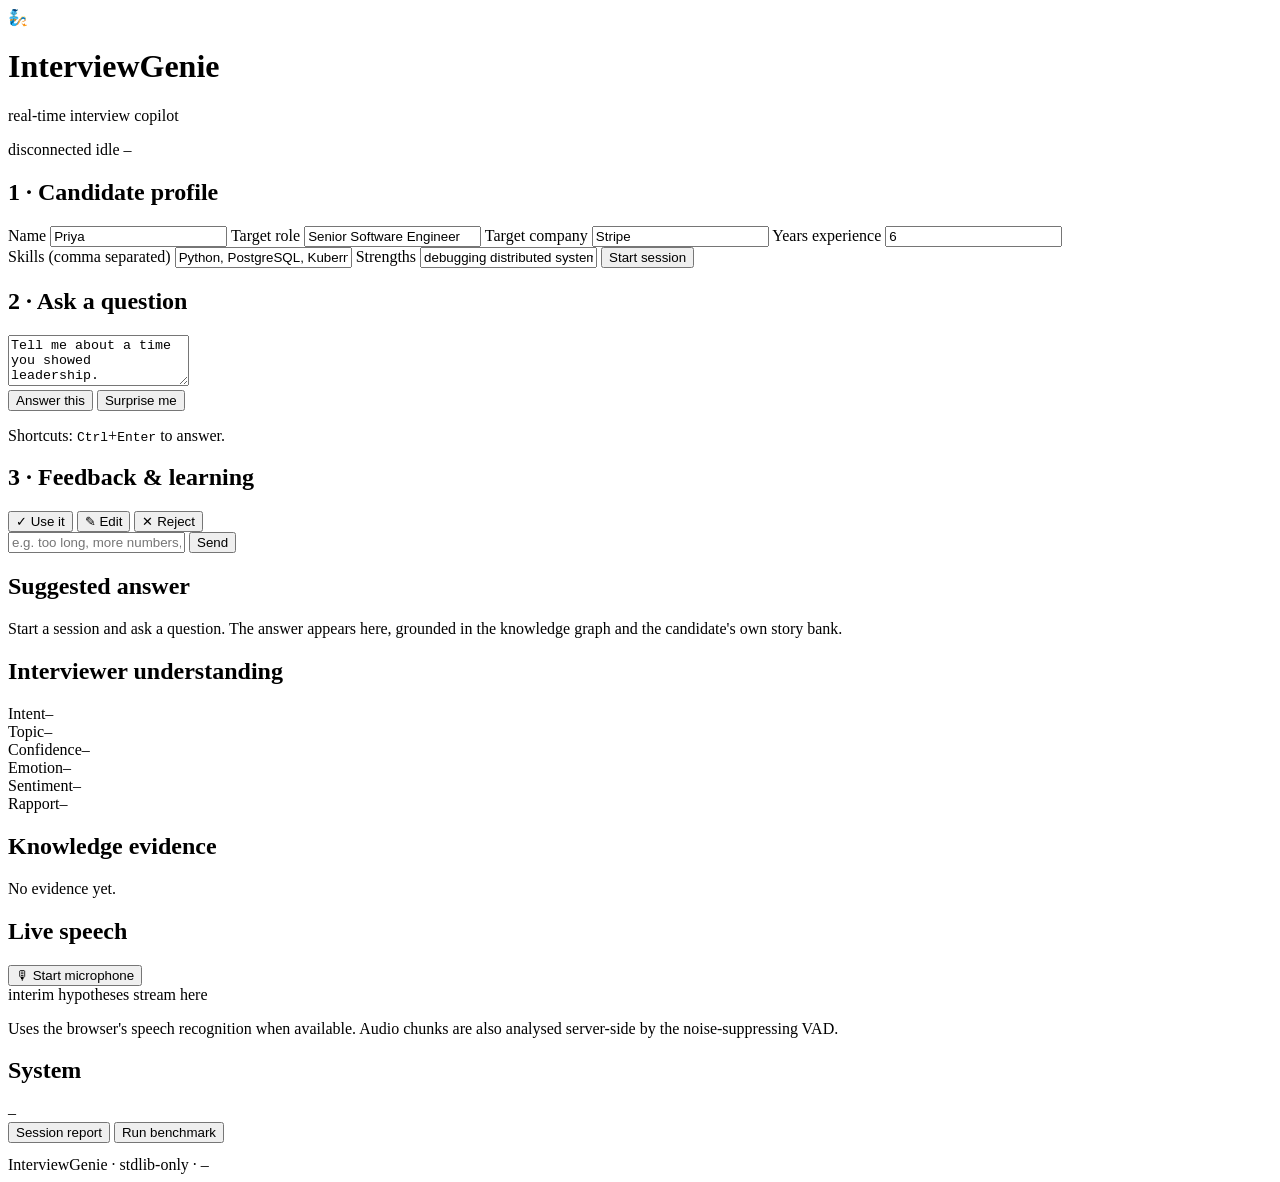
==== web/index.html @ 2c598513 "Fix six latent defects found while verifying the project runs An end-to-end run of every entry point" ====
<!DOCTYPE html>
<html lang="en">
<head>
<meta charset="utf-8">
<meta name="viewport" content="width=device-width, initial-scale=1">
<title>InterviewGenie — Live Cockpit</title>
<link rel="stylesheet" href="/static/style.css">
<link rel="icon" href="data:image/svg+xml,<svg xmlns='http://www.w3.org/2000/svg' viewBox='0 0 100 100'><text y='.9em' font-size='90'>🧞</text></svg>">
</head>
<body>
<header class="topbar">
  <div class="brand">
    <span class="logo">🧞</span>
    <div>
      <h1>InterviewGenie</h1>
      <p class="tagline">real-time interview copilot</p>
    </div>
  </div>
  <div class="status">
    <span id="conn" class="pill pill-off">disconnected</span>
    <span id="phase" class="pill">idle</span>
    <span id="latency" class="pill pill-muted">–</span>
  </div>
</header>

<main class="layout">
  <!-- ---------------------------------------------------------------- -->
  <section class="col col-left">
    <div class="card">
      <h2>1 · Candidate profile</h2>
      <div class="grid2">
        <label>Name <input id="p-name" value="Priya"></label>
        <label>Target role <input id="p-role" value="Senior Software Engineer"></label>
        <label>Target company <input id="p-company" value="Stripe"></label>
        <label>Years experience <input id="p-years" type="number" value="6"></label>
      </div>
      <label>Skills (comma separated)
        <input id="p-skills" value="Python, PostgreSQL, Kubernetes, Kafka, Redis"></label>
      <label>Strengths
        <input id="p-strengths" value="debugging distributed systems, mentoring engineers"></label>
      <button id="btn-start" class="btn btn-primary">Start session</button>
    </div>

    <div class="card">
      <h2>2 · Ask a question</h2>
      <textarea id="question" rows="3"
        placeholder="Type or dictate the interviewer's question…">Tell me about a time you showed leadership.</textarea>
      <div class="row">
        <button id="btn-ask" class="btn btn-primary">Answer this</button>
        <button id="btn-random" class="btn">Surprise me</button>
      </div>
      <p class="hint">Shortcuts: <kbd>Ctrl</kbd>+<kbd>Enter</kbd> to answer.</p>
    </div>

    <div class="card">
      <h2>3 · Feedback &amp; learning</h2>
      <div class="row wrap">
        <button class="btn btn-good" data-accept="1">✓ Use it</button>
        <button class="btn" data-accept="edited">✎ Edit</button>
        <button class="btn btn-bad" data-accept="rejected">✕ Reject</button>
      </div>
      <div class="row">
        <input id="feedback" placeholder="e.g. too long, more numbers, too formal">
        <button id="btn-feedback" class="btn">Send</button>
      </div>
      <div id="learning" class="mini"></div>
    </div>
  </section>

  <!-- ---------------------------------------------------------------- -->
  <section class="col col-mid">
    <div class="card card-hero">
      <h2>Suggested answer</h2>
      <div id="answer" class="answer">
        <p class="placeholder">Start a session and ask a question. The answer appears here,
        grounded in the knowledge graph and the candidate's own story bank.</p>
      </div>
      <div id="scorecard" class="scorecard"></div>
    </div>

    <div class="card">
      <h2>Interviewer understanding</h2>
      <div class="grid3">
        <div class="stat"><span class="k">Intent</span><span id="m-intent" class="v">–</span></div>
        <div class="stat"><span class="k">Topic</span><span id="m-topic" class="v">–</span></div>
        <div class="stat"><span class="k">Confidence</span><span id="m-conf" class="v">–</span></div>
        <div class="stat"><span class="k">Emotion</span><span id="m-emotion" class="v">–</span></div>
        <div class="stat"><span class="k">Sentiment</span><span id="m-sentiment" class="v">–</span></div>
        <div class="stat"><span class="k">Rapport</span><span id="m-rapport" class="v">–</span></div>
      </div>
      <div id="entities" class="chips"></div>
    </div>
  </section>

  <!-- ---------------------------------------------------------------- -->
  <section class="col col-right">
    <div class="card">
      <h2>Knowledge evidence</h2>
      <div id="evidence" class="evidence"><p class="placeholder">No evidence yet.</p></div>
    </div>

    <div class="card">
      <h2>Live speech</h2>
      <button id="btn-mic" class="btn btn-mic">🎙 Start microphone</button>
      <div id="partial" class="partial">interim hypotheses stream here</div>
      <p class="hint">Uses the browser's speech recognition when available. Audio chunks are
      also analysed server-side by the noise-suppressing VAD.</p>
    </div>

    <div class="card">
      <h2>System</h2>
      <div id="system" class="mini">–</div>
      <div class="row">
        <button id="btn-report" class="btn">Session report</button>
        <button id="btn-bench" class="btn">Run benchmark</button>
      </div>
      <pre id="report" class="report"></pre>
    </div>
  </section>
</main>

<footer class="footer">
  <span>InterviewGenie · stdlib-only · <span id="footer-stats">–</span></span>
</footer>

<script src="/static/app.js"></script>
</body>
</html>
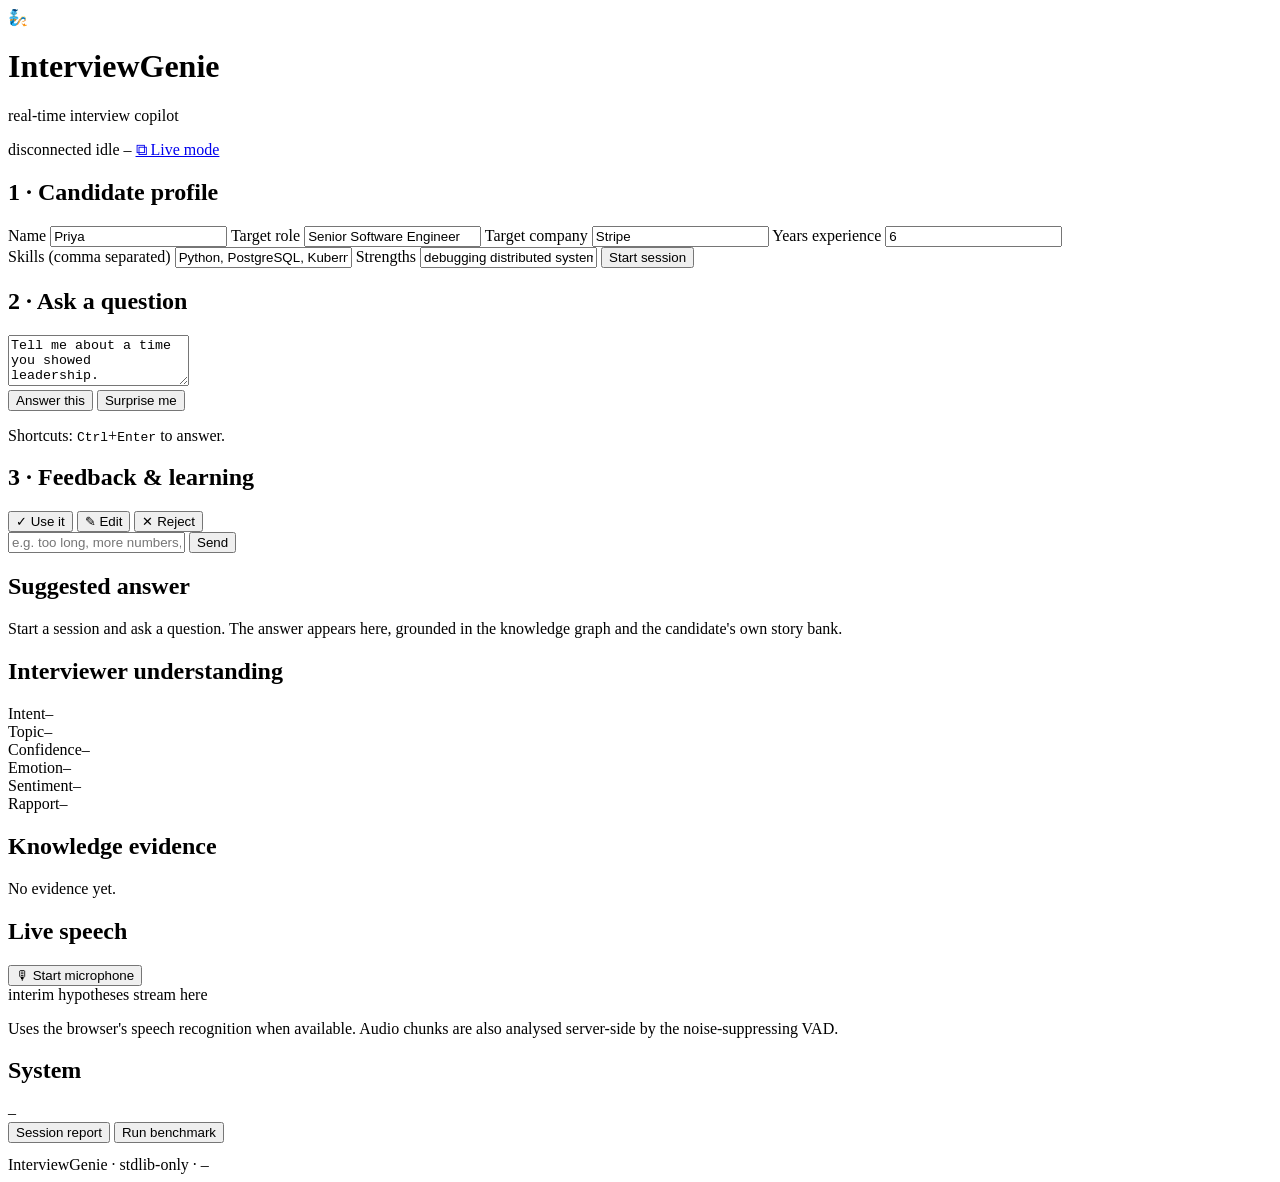
==== commit 27cbea42: "Make InterviewGenie a deployable, live-interview product Turns the pipeline into something that can " ====
--- a/web/index.html
+++ b/web/index.html
@@ -20,6 +20,7 @@
     <span id="conn" class="pill pill-off">disconnected</span>
     <span id="phase" class="pill">idle</span>
     <span id="latency" class="pill pill-muted">–</span>
+    <a href="/live" class="pill pill-live" title="Open the interview overlay">⧉ Live mode</a>
   </div>
 </header>
 
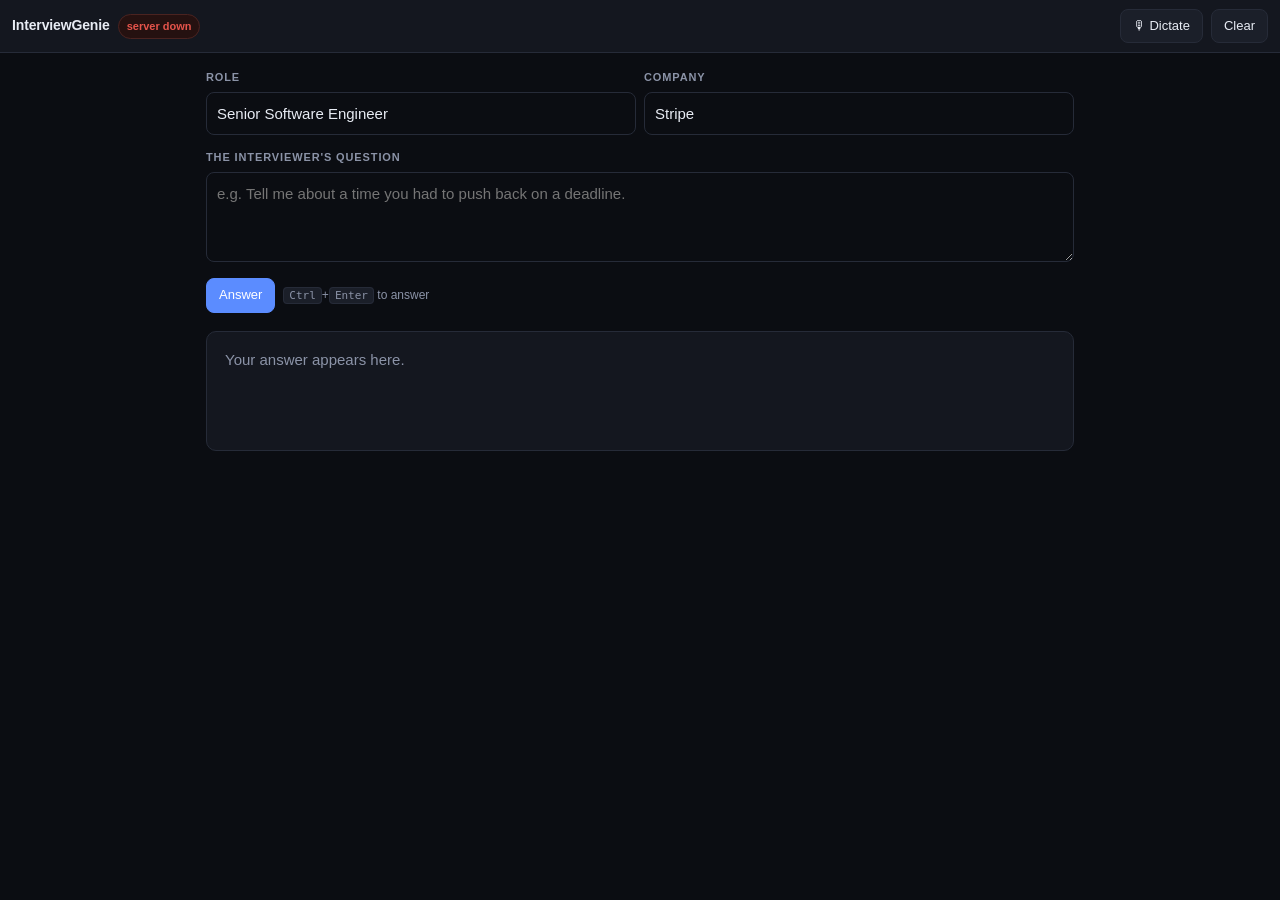
==== commit 04901fef: "Replace the overlay with one self-contained page The previous /live page leaned on browser speech re" ====
--- a/web/index.html
+++ b/web/index.html
@@ -3,127 +3,205 @@
 <head>
 <meta charset="utf-8">
 <meta name="viewport" content="width=device-width, initial-scale=1">
-<title>InterviewGenie — Live Cockpit</title>
-<link rel="stylesheet" href="/static/style.css">
-<link rel="icon" href="data:image/svg+xml,<svg xmlns='http://www.w3.org/2000/svg' viewBox='0 0 100 100'><text y='.9em' font-size='90'>🧞</text></svg>">
+<title>InterviewGenie</title>
+<style>
+  :root{
+    --bg:#0b0d12; --panel:#14171f; --line:#262b38; --text:#e8ecf4;
+    --dim:#8b93a7; --accent:#5b8cff; --good:#35c37d; --bad:#e5544b;
+  }
+  *{box-sizing:border-box}
+  html,body{margin:0;height:100%}
+  body{
+    background:var(--bg); color:var(--text);
+    font:15px/1.55 -apple-system,BlinkMacSystemFont,"Segoe UI",Roboto,Arial,sans-serif;
+    display:flex; flex-direction:column;
+  }
+  header{
+    display:flex; align-items:center; gap:8px; padding:9px 12px;
+    background:var(--panel); border-bottom:1px solid var(--line);
+  }
+  header b{font-size:14px; letter-spacing:-.01em}
+  .spacer{flex:1}
+  .pill{
+    font-size:11px; font-weight:600; padding:3px 8px; border-radius:999px;
+    background:#1b1f29; border:1px solid var(--line); color:var(--dim);
+  }
+  .pill.ok{color:var(--good);border-color:#23492f;background:#10251a}
+  .pill.bad{color:var(--bad);border-color:#4a2320;background:#251110}
+  button{
+    font:inherit; font-size:13px; color:var(--text); background:#1b1f29;
+    border:1px solid var(--line); border-radius:8px; padding:6px 12px; cursor:pointer;
+  }
+  button:hover{background:#232936}
+  button.primary{background:var(--accent);border-color:var(--accent);color:#fff}
+  button.primary:hover{background:#4a7ef0}
+  main{flex:1; overflow:auto; padding:16px; max-width:900px; width:100%; margin:0 auto}
+  label{display:block; font-size:11px; font-weight:700; letter-spacing:.08em;
+        text-transform:uppercase; color:var(--dim); margin:0 0 6px}
+  textarea,input[type=text]{
+    width:100%; font:inherit; color:var(--text); background:var(--bg);
+    border:1px solid var(--line); border-radius:8px; padding:9px 10px; resize:vertical;
+  }
+  textarea:focus,input:focus{outline:2px solid var(--accent);outline-offset:1px}
+  .row{display:flex; gap:8px; align-items:flex-end; margin-bottom:14px; flex-wrap:wrap}
+  .row>div{flex:1; min-width:150px}
+  .actions{display:flex; gap:8px; margin:10px 0 18px; align-items:center}
+  .hint{font-size:12px; color:var(--dim)}
+  #answer{
+    background:var(--panel); border:1px solid var(--line); border-radius:10px;
+    padding:16px 18px; font-size:19px; line-height:1.55; white-space:pre-wrap;
+    word-break:break-word; min-height:120px;
+  }
+  #answer.empty{color:var(--dim); font-size:15px}
+  #meta{font-size:12px; color:var(--dim); margin-top:9px; min-height:18px}
+  .err{color:var(--bad); font-size:13px; margin-top:10px; white-space:pre-wrap}
+  kbd{background:#1b1f29;border:1px solid var(--line);border-radius:4px;
+      padding:1px 5px;font-size:11px;font-family:ui-monospace,monospace}
+</style>
 </head>
 <body>
-<header class="topbar">
-  <div class="brand">
-    <span class="logo">🧞</span>
+
+<header>
+  <b>InterviewGenie</b>
+  <span id="status" class="pill">checking…</span>
+  <span class="spacer"></span>
+  <button id="mic" title="Optional: dictate the question. Hidden if unsupported." hidden>🎙 Dictate</button>
+  <button id="clear">Clear</button>
+</header>
+
+<main>
+  <div class="row">
     <div>
-      <h1>InterviewGenie</h1>
-      <p class="tagline">real-time interview copilot</p>
+      <label for="role">Role</label>
+      <input id="role" type="text" value="Senior Software Engineer" placeholder="e.g. Backend Engineer">
+    </div>
+    <div>
+      <label for="company">Company</label>
+      <input id="company" type="text" value="Stripe" placeholder="e.g. Stripe">
     </div>
   </div>
-  <div class="status">
-    <span id="conn" class="pill pill-off">disconnected</span>
-    <span id="phase" class="pill">idle</span>
-    <span id="latency" class="pill pill-muted">–</span>
-    <a href="/live" class="pill pill-live" title="Open the interview overlay">⧉ Live mode</a>
+
+  <label for="question">The interviewer's question</label>
+  <textarea id="question" rows="3" placeholder="e.g. Tell me about a time you had to push back on a deadline."></textarea>
+
+  <div class="actions">
+    <button id="ask" class="primary">Answer</button>
+    <span class="hint"><kbd>Ctrl</kbd>+<kbd>Enter</kbd> to answer</span>
   </div>
-</header>
-
-<main class="layout">
-  <!-- ---------------------------------------------------------------- -->
-  <section class="col col-left">
-    <div class="card">
-      <h2>1 · Candidate profile</h2>
-      <div class="grid2">
-        <label>Name <input id="p-name" value="Priya"></label>
-        <label>Target role <input id="p-role" value="Senior Software Engineer"></label>
-        <label>Target company <input id="p-company" value="Stripe"></label>
-        <label>Years experience <input id="p-years" type="number" value="6"></label>
-      </div>
-      <label>Skills (comma separated)
-        <input id="p-skills" value="Python, PostgreSQL, Kubernetes, Kafka, Redis"></label>
-      <label>Strengths
-        <input id="p-strengths" value="debugging distributed systems, mentoring engineers"></label>
-      <button id="btn-start" class="btn btn-primary">Start session</button>
-    </div>
-
-    <div class="card">
-      <h2>2 · Ask a question</h2>
-      <textarea id="question" rows="3"
-        placeholder="Type or dictate the interviewer's question…">Tell me about a time you showed leadership.</textarea>
-      <div class="row">
-        <button id="btn-ask" class="btn btn-primary">Answer this</button>
-        <button id="btn-random" class="btn">Surprise me</button>
-      </div>
-      <p class="hint">Shortcuts: <kbd>Ctrl</kbd>+<kbd>Enter</kbd> to answer.</p>
-    </div>
-
-    <div class="card">
-      <h2>3 · Feedback &amp; learning</h2>
-      <div class="row wrap">
-        <button class="btn btn-good" data-accept="1">✓ Use it</button>
-        <button class="btn" data-accept="edited">✎ Edit</button>
-        <button class="btn btn-bad" data-accept="rejected">✕ Reject</button>
-      </div>
-      <div class="row">
-        <input id="feedback" placeholder="e.g. too long, more numbers, too formal">
-        <button id="btn-feedback" class="btn">Send</button>
-      </div>
-      <div id="learning" class="mini"></div>
-    </div>
-  </section>
-
-  <!-- ---------------------------------------------------------------- -->
-  <section class="col col-mid">
-    <div class="card card-hero">
-      <h2>Suggested answer</h2>
-      <div id="answer" class="answer">
-        <p class="placeholder">Start a session and ask a question. The answer appears here,
-        grounded in the knowledge graph and the candidate's own story bank.</p>
-      </div>
-      <div id="scorecard" class="scorecard"></div>
-    </div>
-
-    <div class="card">
-      <h2>Interviewer understanding</h2>
-      <div class="grid3">
-        <div class="stat"><span class="k">Intent</span><span id="m-intent" class="v">–</span></div>
-        <div class="stat"><span class="k">Topic</span><span id="m-topic" class="v">–</span></div>
-        <div class="stat"><span class="k">Confidence</span><span id="m-conf" class="v">–</span></div>
-        <div class="stat"><span class="k">Emotion</span><span id="m-emotion" class="v">–</span></div>
-        <div class="stat"><span class="k">Sentiment</span><span id="m-sentiment" class="v">–</span></div>
-        <div class="stat"><span class="k">Rapport</span><span id="m-rapport" class="v">–</span></div>
-      </div>
-      <div id="entities" class="chips"></div>
-    </div>
-  </section>
-
-  <!-- ---------------------------------------------------------------- -->
-  <section class="col col-right">
-    <div class="card">
-      <h2>Knowledge evidence</h2>
-      <div id="evidence" class="evidence"><p class="placeholder">No evidence yet.</p></div>
-    </div>
-
-    <div class="card">
-      <h2>Live speech</h2>
-      <button id="btn-mic" class="btn btn-mic">🎙 Start microphone</button>
-      <div id="partial" class="partial">interim hypotheses stream here</div>
-      <p class="hint">Uses the browser's speech recognition when available. Audio chunks are
-      also analysed server-side by the noise-suppressing VAD.</p>
-    </div>
-
-    <div class="card">
-      <h2>System</h2>
-      <div id="system" class="mini">–</div>
-      <div class="row">
-        <button id="btn-report" class="btn">Session report</button>
-        <button id="btn-bench" class="btn">Run benchmark</button>
-      </div>
-      <pre id="report" class="report"></pre>
-    </div>
-  </section>
+
+  <div id="answer" class="empty">Your answer appears here.</div>
+  <div id="meta"></div>
+  <div id="error" class="err"></div>
 </main>
 
-<footer class="footer">
-  <span>InterviewGenie · stdlib-only · <span id="footer-stats">–</span></span>
-</footer>
-
-<script src="/static/app.js"></script>
+<script>
+(function(){
+  "use strict";
+  var $ = function(id){ return document.getElementById(id); };
+  var answer = $("answer"), meta = $("meta"), err = $("error");
+
+  function setStatus(text, kind){
+    var el = $("status");
+    el.textContent = text;
+    el.className = "pill" + (kind ? " " + kind : "");
+  }
+
+  // Is the backend alive? Cheap GET, no side effects.
+  function check(){
+    fetch("/api/health", {cache:"no-store"})
+      .then(function(r){ return r.ok ? r.json() : Promise.reject(r.status); })
+      .then(function(){ setStatus("ready", "ok"); })
+      .catch(function(){ setStatus("server down", "bad"); });
+  }
+
+  function showError(message){
+    err.textContent = message;
+  }
+
+  function answerQuestion(){
+    var text = $("question").value.trim();
+    if(!text){ $("question").focus(); return; }
+    err.textContent = "";
+    answer.className = "";
+    answer.textContent = "Thinking…";
+    meta.textContent = "";
+
+    fetch("/api/question", {
+      method: "POST",
+      headers: {"Content-Type": "application/json"},
+      body: JSON.stringify({
+        text: text,
+        profile: {
+          target_role: $("role").value.trim(),
+          target_company: $("company").value.trim()
+        }
+      })
+    })
+    .then(function(r){
+      if(!r.ok) throw new Error("server returned " + r.status);
+      return r.json();
+    })
+    .then(function(data){
+      var body = data.response || data;
+      var text = body.text || "(no answer)";
+      answer.textContent = text;
+      answer.className = "";
+      var bits = [];
+      if(body.strategy) bits.push(body.strategy);
+      if(body.scorecard && body.scorecard.overall != null)
+        bits.push("score " + Number(body.scorecard.overall).toFixed(2));
+      if(body.latency_ms) bits.push(Math.round(body.latency_ms) + "ms");
+      meta.textContent = bits.join(" · ");
+    })
+    .catch(function(e){
+      answer.className = "empty";
+      answer.textContent = "";
+      showError("Could not reach the server. Start it with:\n\n" +
+                "    python3 -m interviewgenie serve --port 8422\n\n" +
+                "then reload this page.  (" + e.message + ")");
+    });
+  }
+
+  // Optional dictation. Only shown when the browser actually supports it,
+  // and never required: typing always works.
+  function initMic(){
+    var R = window.SpeechRecognition || window.webkitSpeechRecognition;
+    if(!R) return;                       // button stays hidden
+    var btn = $("mic");
+    btn.hidden = false;
+    var rec = null, on = false;
+    btn.addEventListener("click", function(){
+      if(on && rec){ on = false; rec.stop(); btn.textContent = "🎙 Dictate"; return; }
+      rec = new R();
+      rec.continuous = false;
+      rec.interimResults = false;
+      rec.lang = "en-US";
+      rec.onresult = function(e){
+        var t = e.results[0][0].transcript.trim();
+        if(t){ $("question").value = t; answerQuestion(); }
+      };
+      rec.onerror = function(){ on = false; btn.textContent = "🎙 Dictate"; };
+      rec.onend = function(){ on = false; btn.textContent = "🎙 Dictate"; };
+      on = true;
+      btn.textContent = "⏹ Listening";
+      try { rec.start(); } catch(e){ on = false; }
+    });
+  }
+
+  $("ask").addEventListener("click", answerQuestion);
+  $("clear").addEventListener("click", function(){
+    $("question").value = ""; answer.className = "empty";
+    answer.textContent = "Your answer appears here.";
+    meta.textContent = ""; err.textContent = "";
+  });
+  $("question").addEventListener("keydown", function(e){
+    if((e.ctrlKey || e.metaKey) && e.key === "Enter") answerQuestion();
+  });
+
+  check();
+  initMic();
+  setInterval(check, 15000);
+})();
+</script>
 </body>
 </html>
